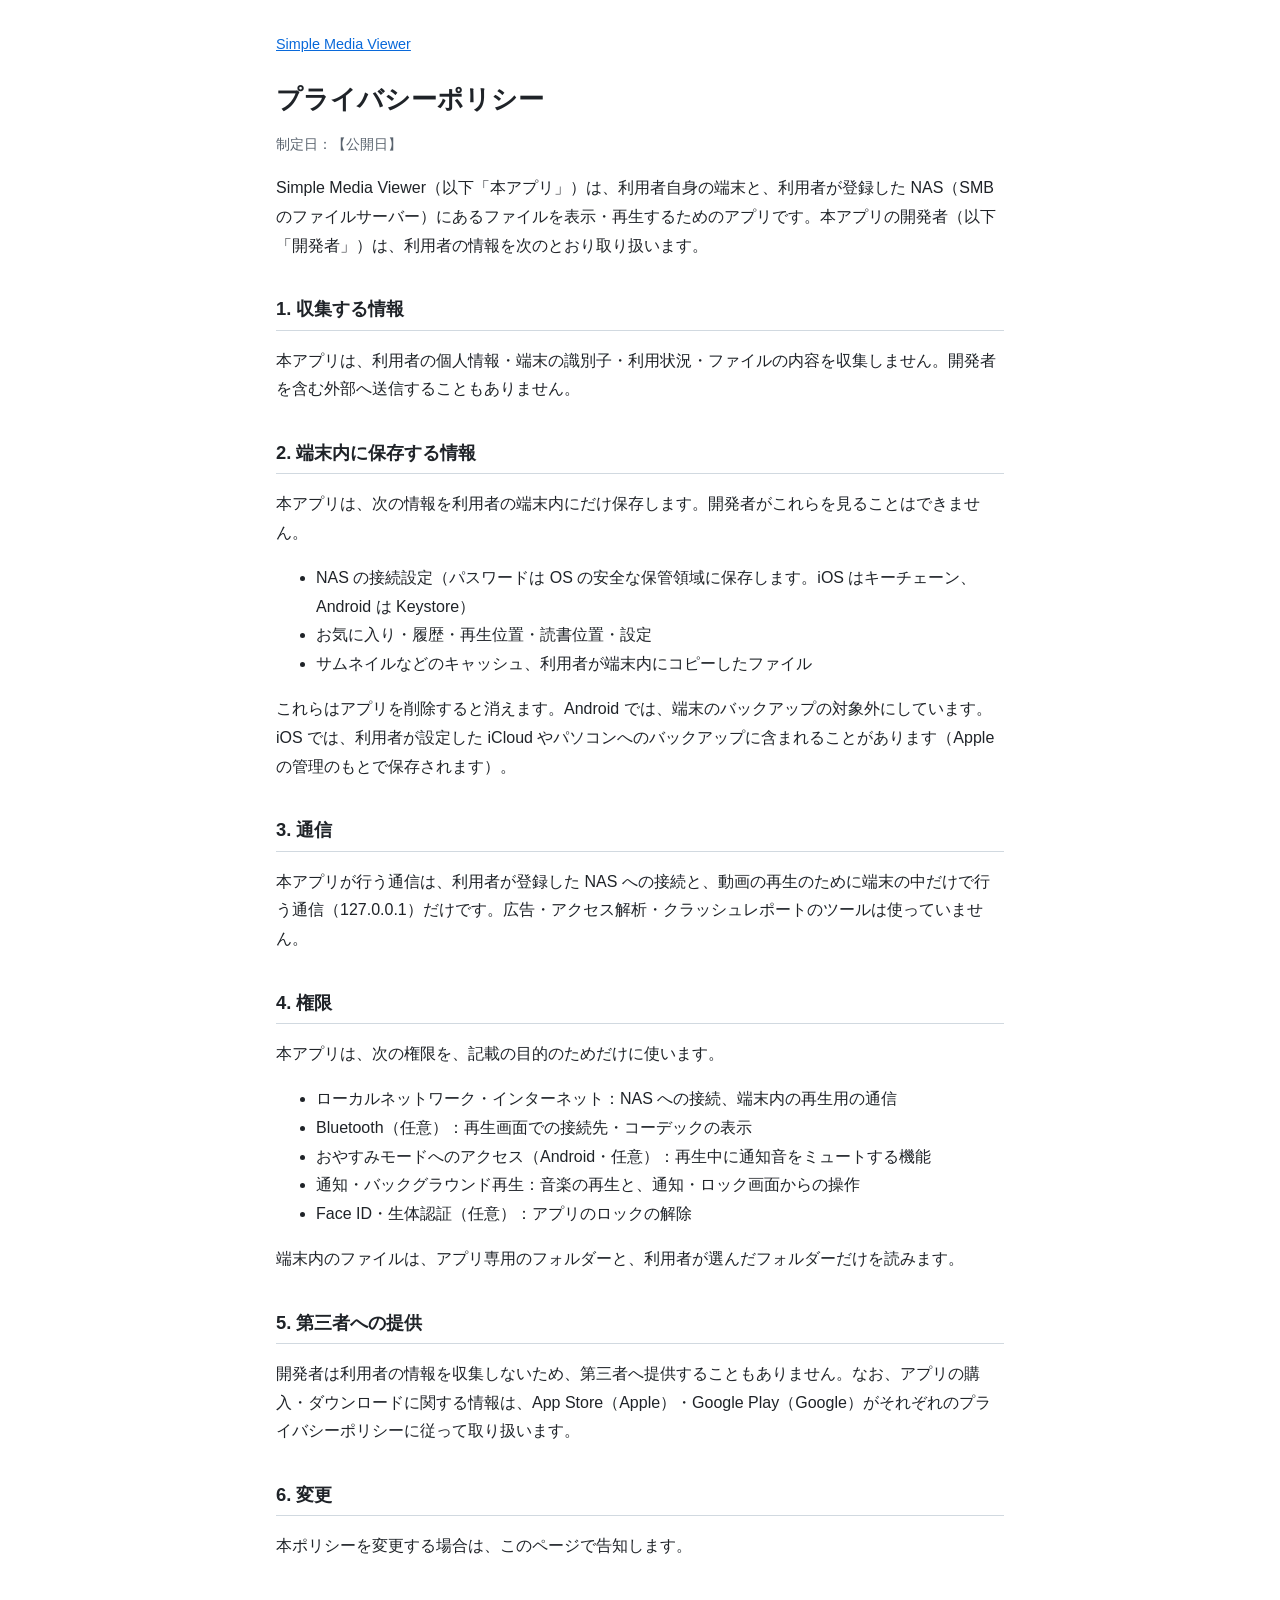
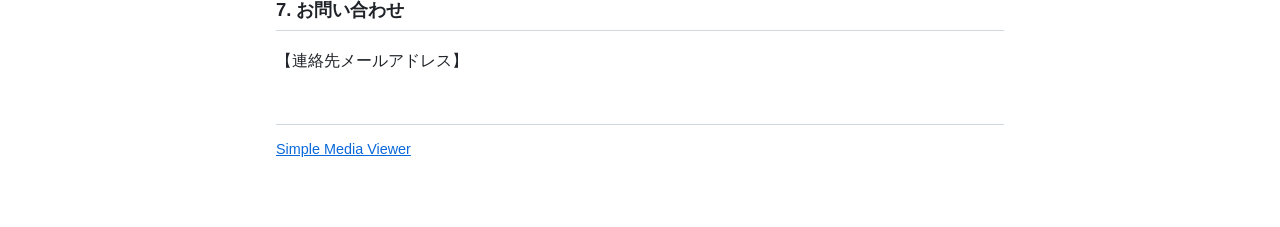
==== docs/privacy.html @ 4d5fc422 "LGPL のソースの案内と、libmpv の変更点・Web ページを公開する Co-Authored-By: Claude Opus 5.5 <noreply@anthropic.com> Claud" ====
<!doctype html>
<html lang="ja">
<head>
<meta charset="utf-8">
<meta name="viewport" content="width=device-width, initial-scale=1">
<title>プライバシーポリシー</title>
<link rel="stylesheet" href="style.css">
</head>
<body>
<main>
<nav><a href="index.html">Simple Media Viewer</a></nav>
<h1>プライバシーポリシー</h1>
<p class="date">制定日：【公開日】</p>

<p>Simple Media Viewer（以下「本アプリ」）は、利用者自身の端末と、利用者が登録した NAS（SMB のファイルサーバー）にあるファイルを表示・再生するためのアプリです。本アプリの開発者（以下「開発者」）は、利用者の情報を次のとおり取り扱います。</p>

<h2>1. 収集する情報</h2>
<p>本アプリは、利用者の個人情報・端末の識別子・利用状況・ファイルの内容を収集しません。開発者を含む外部へ送信することもありません。</p>

<h2>2. 端末内に保存する情報</h2>
<p>本アプリは、次の情報を利用者の端末内にだけ保存します。開発者がこれらを見ることはできません。</p>
<ul>
<li>NAS の接続設定（パスワードは OS の安全な保管領域に保存します。iOS はキーチェーン、Android は Keystore）</li>
<li>お気に入り・履歴・再生位置・読書位置・設定</li>
<li>サムネイルなどのキャッシュ、利用者が端末内にコピーしたファイル</li>
</ul>
<p>これらはアプリを削除すると消えます。Android では、端末のバックアップの対象外にしています。iOS では、利用者が設定した iCloud やパソコンへのバックアップに含まれることがあります（Apple の管理のもとで保存されます）。</p>

<h2>3. 通信</h2>
<p>本アプリが行う通信は、利用者が登録した NAS への接続と、動画の再生のために端末の中だけで行う通信（127.0.0.1）だけです。広告・アクセス解析・クラッシュレポートのツールは使っていません。</p>

<h2>4. 権限</h2>
<p>本アプリは、次の権限を、記載の目的のためだけに使います。</p>
<ul>
<li>ローカルネットワーク・インターネット：NAS への接続、端末内の再生用の通信</li>
<li>Bluetooth（任意）：再生画面での接続先・コーデックの表示</li>
<li>おやすみモードへのアクセス（Android・任意）：再生中に通知音をミュートする機能</li>
<li>通知・バックグラウンド再生：音楽の再生と、通知・ロック画面からの操作</li>
<li>Face ID・生体認証（任意）：アプリのロックの解除</li>
</ul>
<p>端末内のファイルは、アプリ専用のフォルダーと、利用者が選んだフォルダーだけを読みます。</p>

<h2>5. 第三者への提供</h2>
<p>開発者は利用者の情報を収集しないため、第三者へ提供することもありません。なお、アプリの購入・ダウンロードに関する情報は、App Store（Apple）・Google Play（Google）がそれぞれのプライバシーポリシーに従って取り扱います。</p>

<h2>6. 変更</h2>
<p>本ポリシーを変更する場合は、このページで告知します。</p>

<h2>7. お問い合わせ</h2>
<p>【連絡先メールアドレス】</p>

<footer><a href="index.html">Simple Media Viewer</a></footer>
</main>
</body>
</html>
---- docs/style.css ----
:root {
  --bg: #ffffff;
  --fg: #1f2328;
  --muted: #59636e;
  --line: #d1d9e0;
  --link: #0969da;
}
@media (prefers-color-scheme: dark) {
  :root {
    --bg: #0d1117;
    --fg: #e6edf3;
    --muted: #9198a1;
    --line: #3d444d;
    --link: #4493f8;
  }
}
* { box-sizing: border-box; }
body {
  margin: 0;
  background: var(--bg);
  color: var(--fg);
  font-family: -apple-system, BlinkMacSystemFont, "Hiragino Sans", "Noto Sans JP", sans-serif;
  line-height: 1.8;
}
main { max-width: 760px; margin: 0 auto; padding: 32px 16px 64px; }
h1 { font-size: 1.6rem; line-height: 1.4; margin: 0 0 8px; }
h2 { font-size: 1.15rem; margin: 32px 0 8px; padding-bottom: 4px; border-bottom: 1px solid var(--line); }
a { color: var(--link); }
nav { font-size: 0.9rem; margin-bottom: 24px; }
nav a { margin-right: 12px; }
.date, footer { color: var(--muted); font-size: 0.9rem; }
footer { margin-top: 48px; border-top: 1px solid var(--line); padding-top: 12px; }
dl { margin: 0; }
dt { font-weight: 600; margin-top: 16px; }
dd { margin: 4px 0 0; }
code { font-size: 0.9em; }
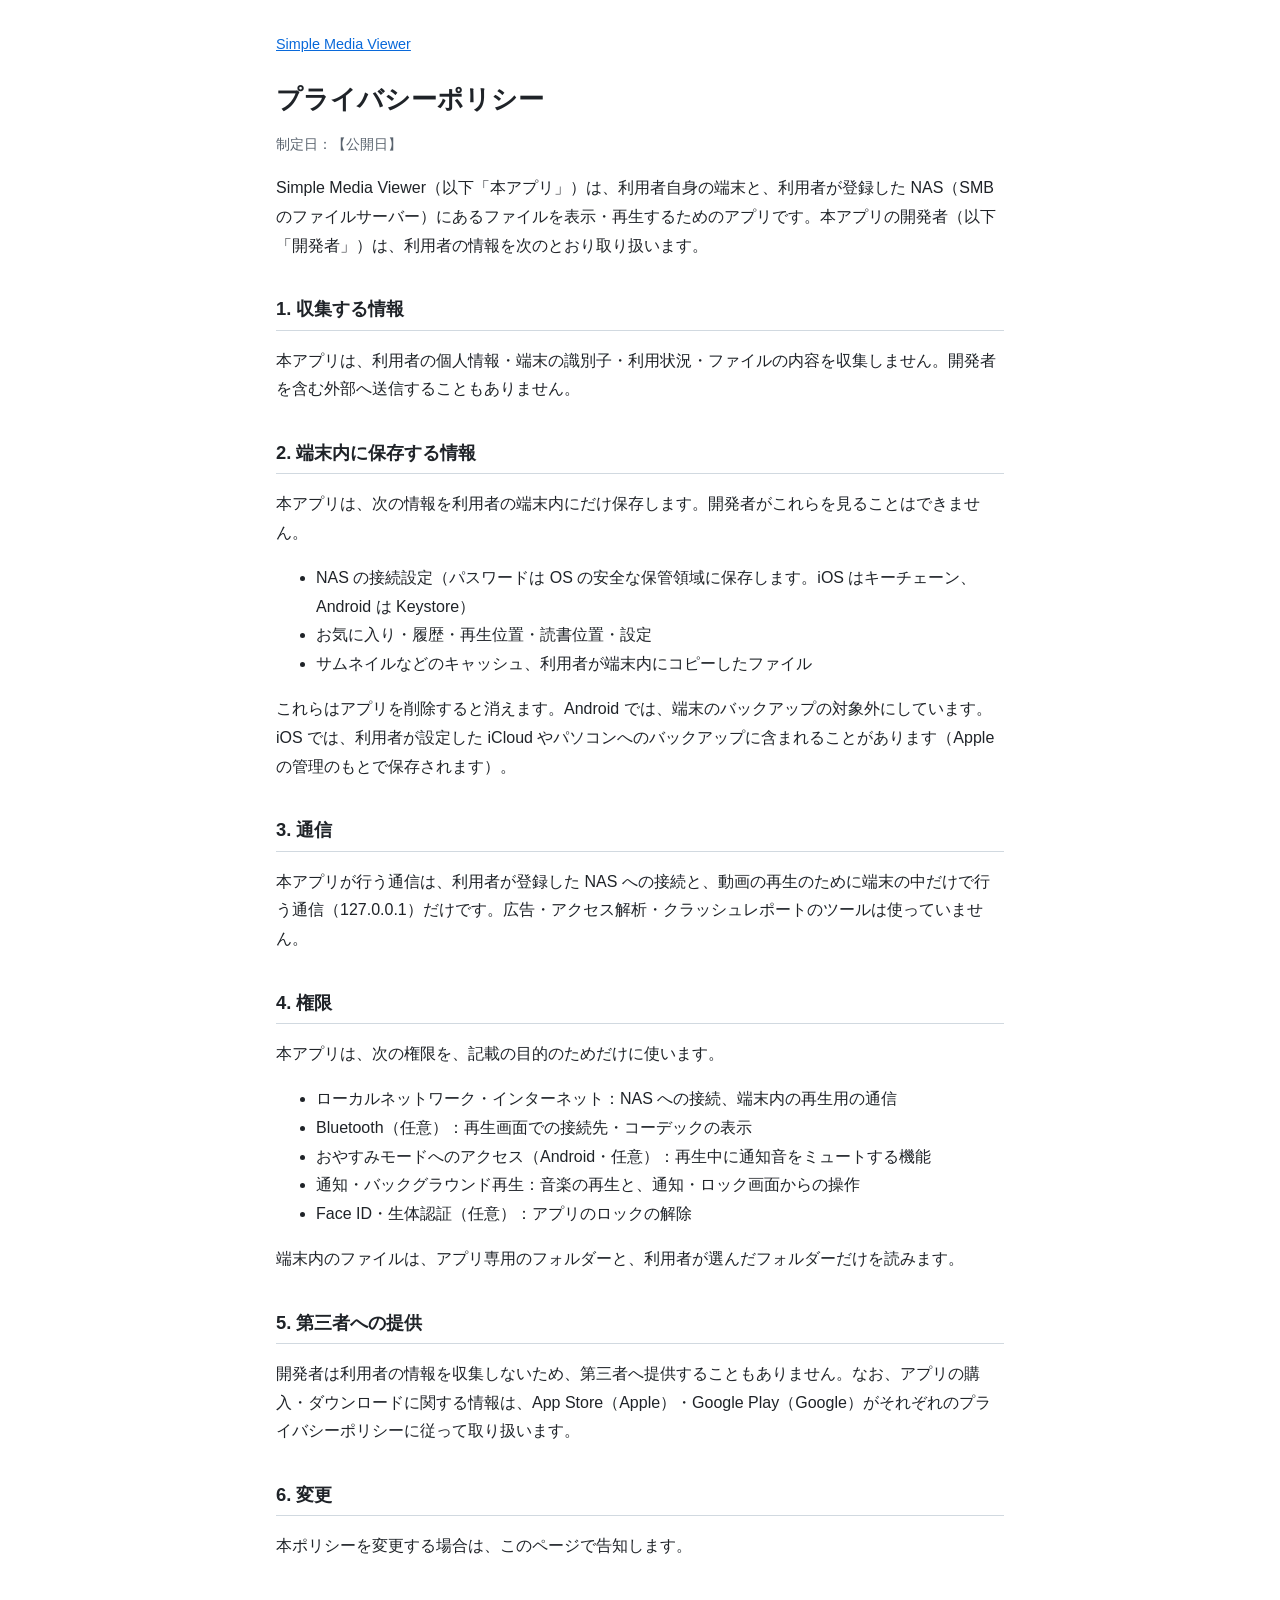
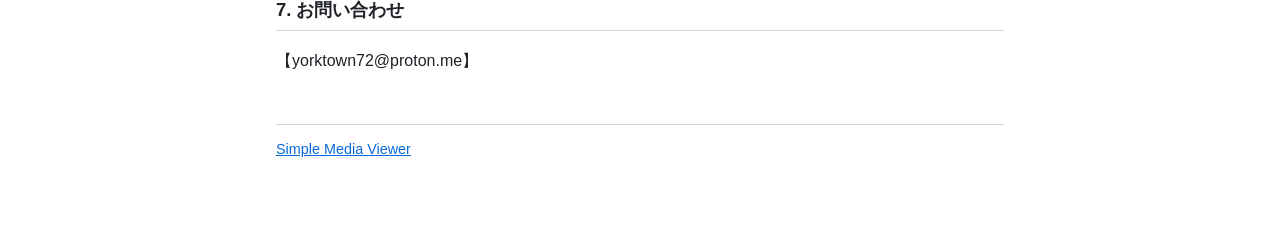
==== commit 6a7f06bf: "Update privacy.html" ====
--- a/docs/privacy.html
+++ b/docs/privacy.html
@@ -47,7 +47,7 @@
 <p>本ポリシーを変更する場合は、このページで告知します。</p>
 
 <h2>7. お問い合わせ</h2>
-<p>【連絡先メールアドレス】</p>
+<p>【yorktown72@proton.me】</p>
 
 <footer><a href="index.html">Simple Media Viewer</a></footer>
 </main>
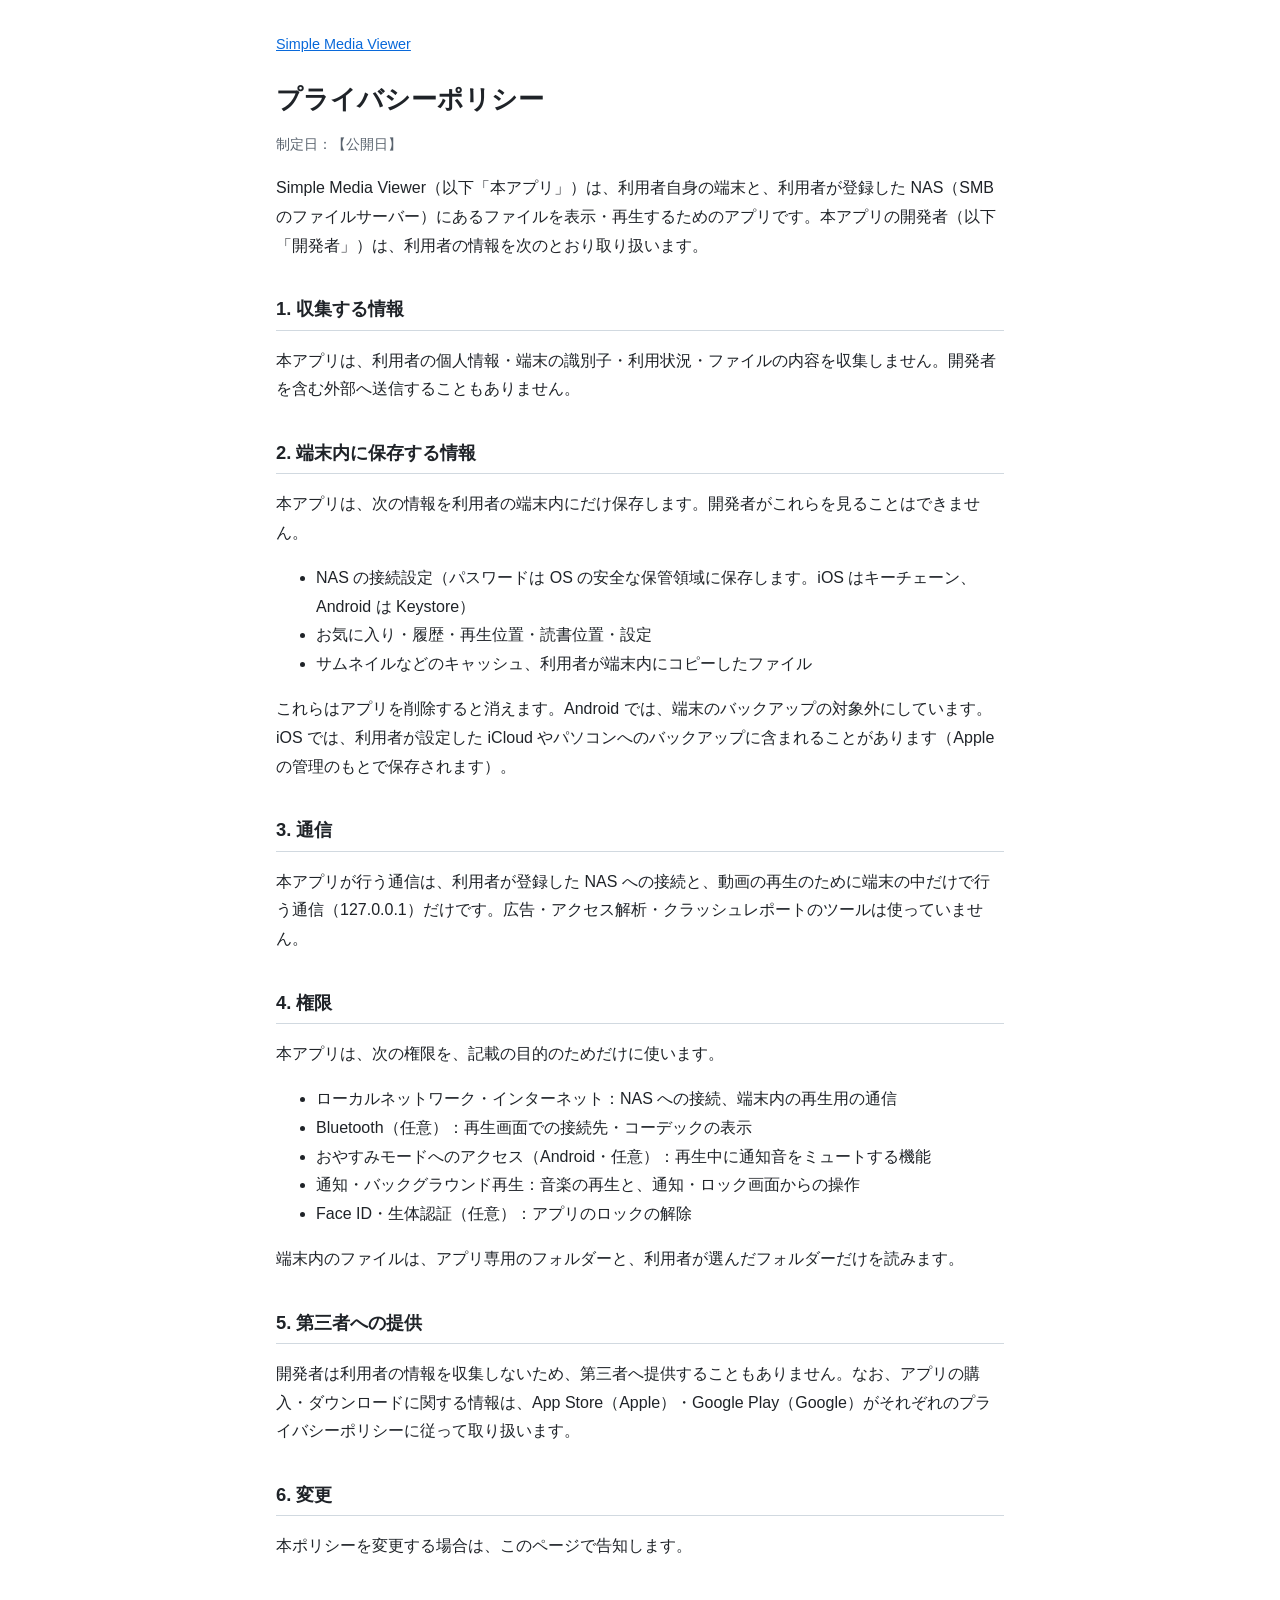
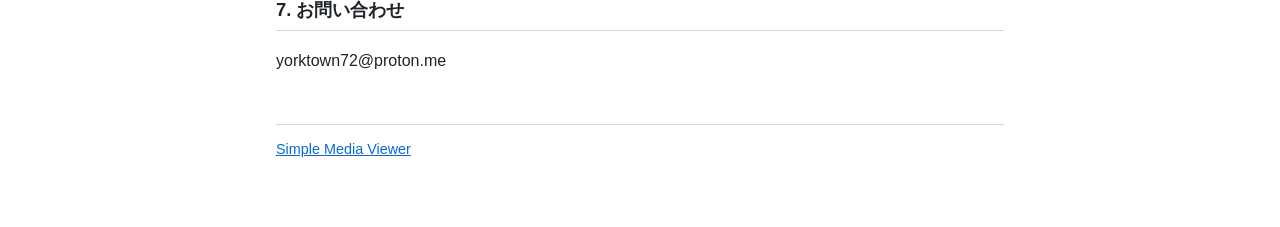
==== commit 9953ce17: "Update privacy.html" ====
--- a/docs/privacy.html
+++ b/docs/privacy.html
@@ -47,7 +47,7 @@
 <p>本ポリシーを変更する場合は、このページで告知します。</p>
 
 <h2>7. お問い合わせ</h2>
-<p>【yorktown72@proton.me】</p>
+<p>yorktown72@proton.me</p>
 
 <footer><a href="index.html">Simple Media Viewer</a></footer>
 </main>
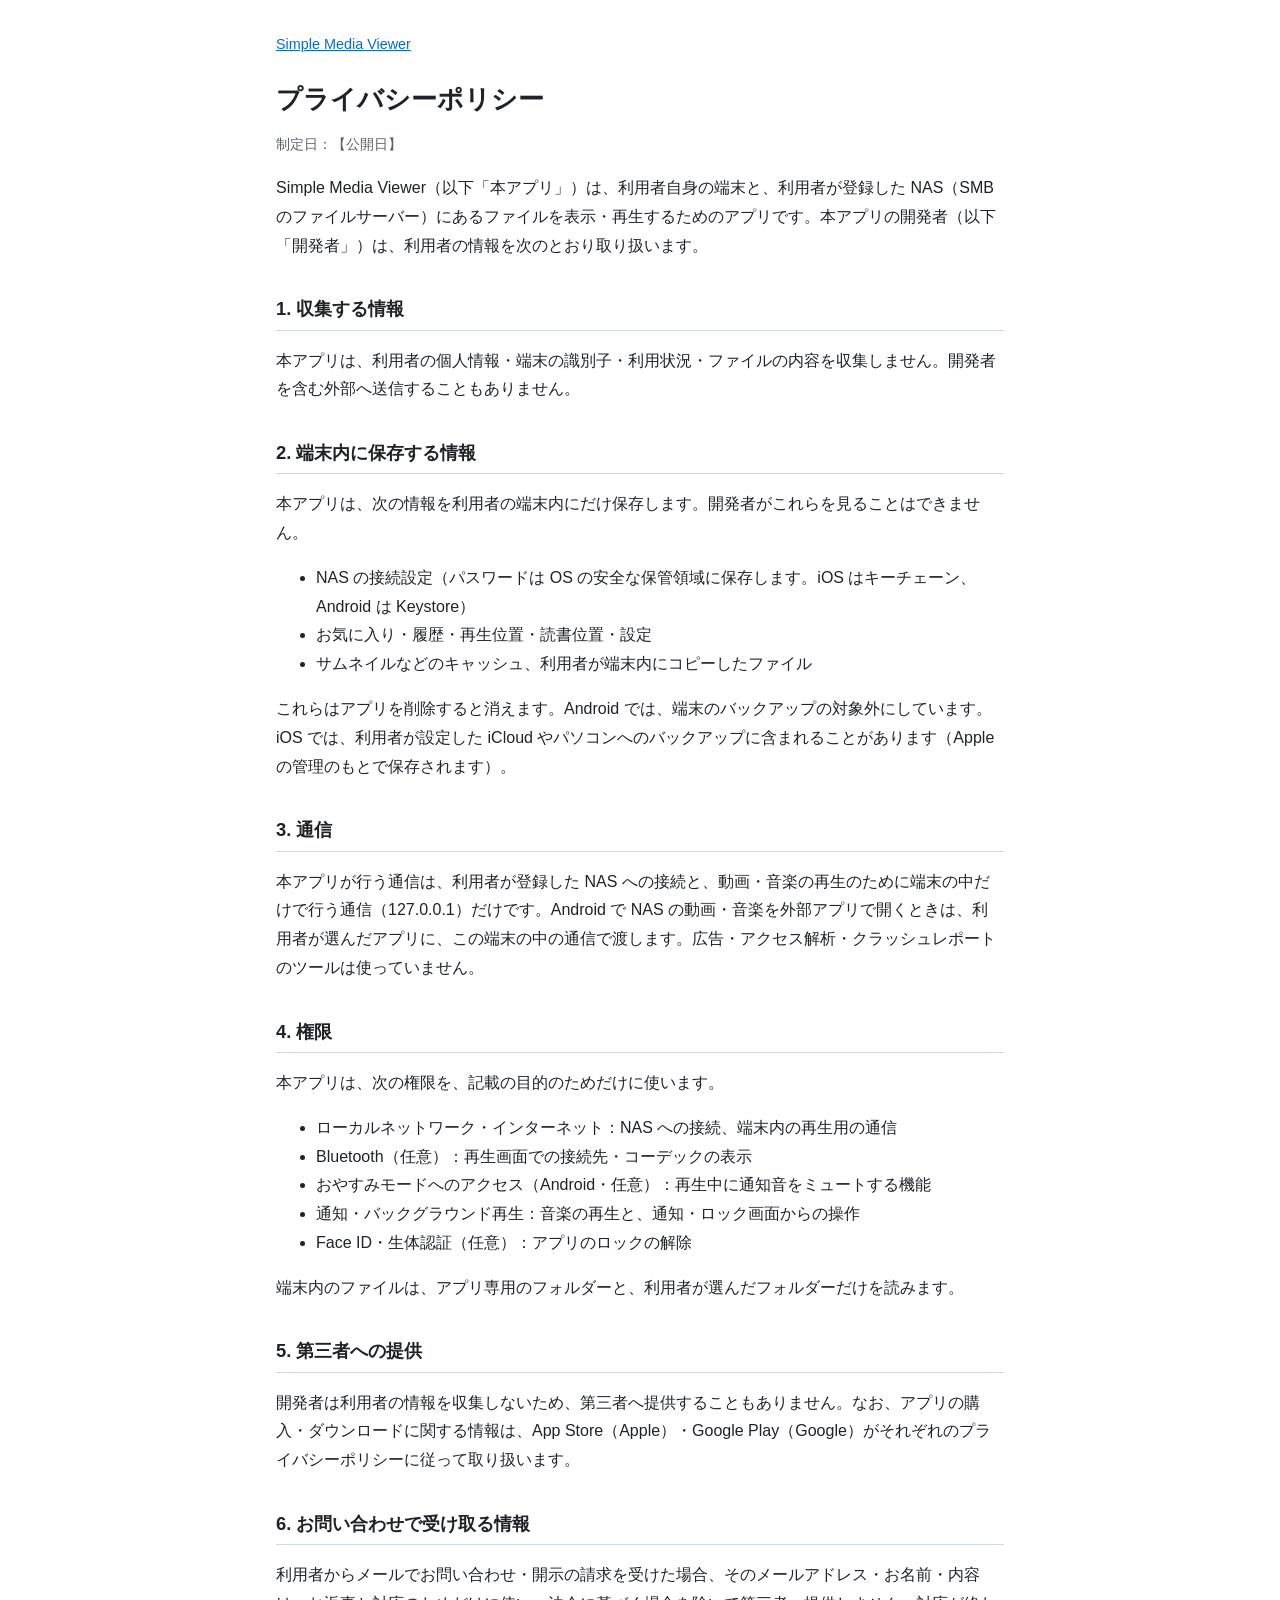
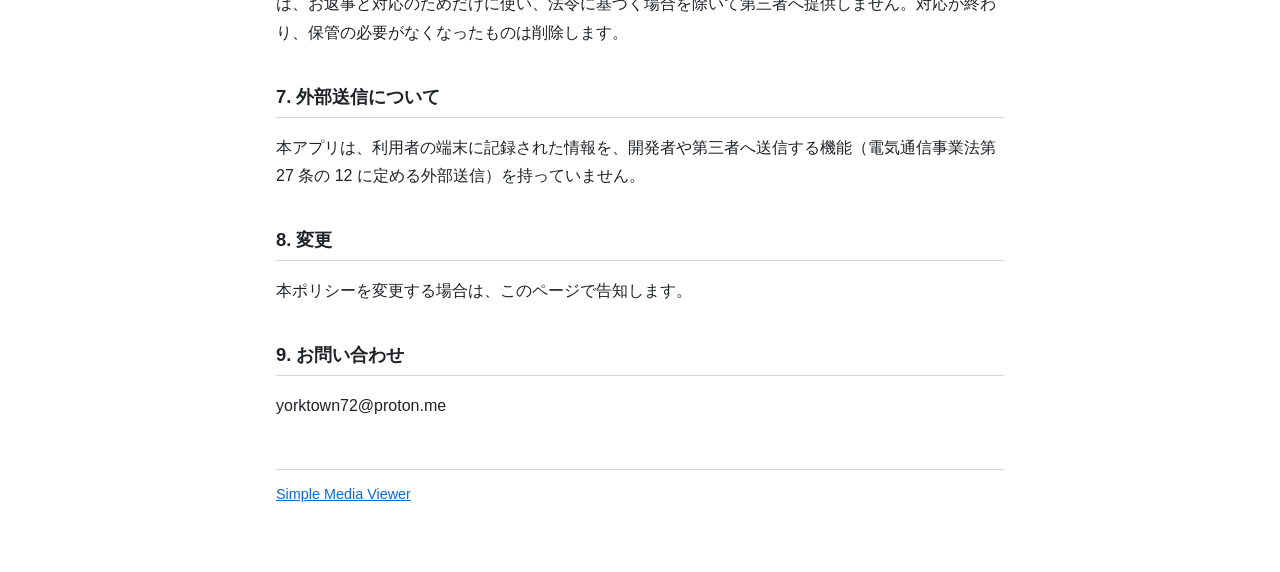
==== commit f34ee79f: "特定商取引法に基づく表記・利用規約・プライバシーポリシーを改める - 価格を 400 円に変更 - 氏名・住所・電話番号は「請求があった際に遅滞なく開示いたします。」とし、開示の請求方法と費用、不具合" ====
--- a/docs/privacy.html
+++ b/docs/privacy.html
@@ -27,7 +27,7 @@
 <p>これらはアプリを削除すると消えます。Android では、端末のバックアップの対象外にしています。iOS では、利用者が設定した iCloud やパソコンへのバックアップに含まれることがあります（Apple の管理のもとで保存されます）。</p>
 
 <h2>3. 通信</h2>
-<p>本アプリが行う通信は、利用者が登録した NAS への接続と、動画の再生のために端末の中だけで行う通信（127.0.0.1）だけです。広告・アクセス解析・クラッシュレポートのツールは使っていません。</p>
+<p>本アプリが行う通信は、利用者が登録した NAS への接続と、動画・音楽の再生のために端末の中だけで行う通信（127.0.0.1）だけです。Android で NAS の動画・音楽を外部アプリで開くときは、利用者が選んだアプリに、この端末の中の通信で渡します。広告・アクセス解析・クラッシュレポートのツールは使っていません。</p>
 
 <h2>4. 権限</h2>
 <p>本アプリは、次の権限を、記載の目的のためだけに使います。</p>
@@ -43,10 +43,16 @@
 <h2>5. 第三者への提供</h2>
 <p>開発者は利用者の情報を収集しないため、第三者へ提供することもありません。なお、アプリの購入・ダウンロードに関する情報は、App Store（Apple）・Google Play（Google）がそれぞれのプライバシーポリシーに従って取り扱います。</p>
 
-<h2>6. 変更</h2>
+<h2>6. お問い合わせで受け取る情報</h2>
+<p>利用者からメールでお問い合わせ・開示の請求を受けた場合、そのメールアドレス・お名前・内容は、お返事と対応のためだけに使い、法令に基づく場合を除いて第三者へ提供しません。対応が終わり、保管の必要がなくなったものは削除します。</p>
+
+<h2>7. 外部送信について</h2>
+<p>本アプリは、利用者の端末に記録された情報を、開発者や第三者へ送信する機能（電気通信事業法第 27 条の 12 に定める外部送信）を持っていません。</p>
+
+<h2>8. 変更</h2>
 <p>本ポリシーを変更する場合は、このページで告知します。</p>
 
-<h2>7. お問い合わせ</h2>
+<h2>9. お問い合わせ</h2>
 <p>yorktown72@proton.me</p>
 
 <footer><a href="index.html">Simple Media Viewer</a></footer>
